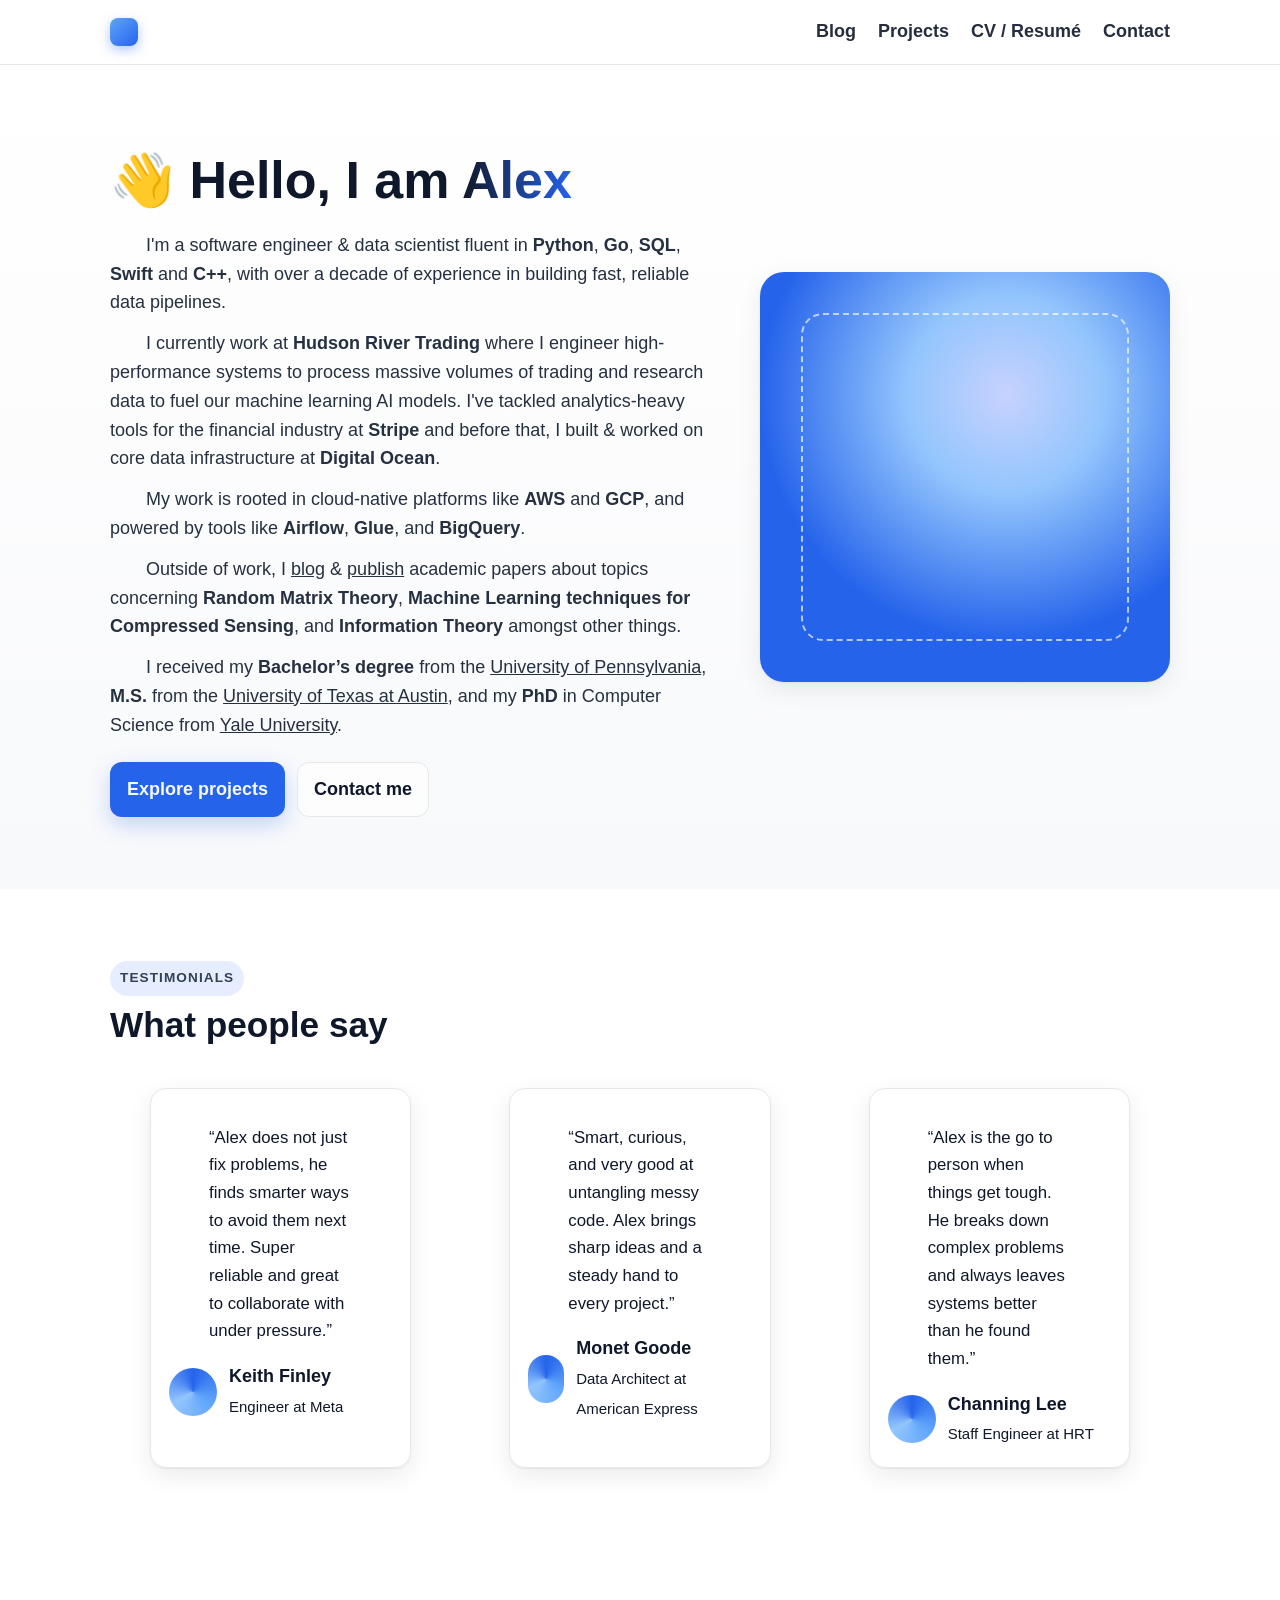
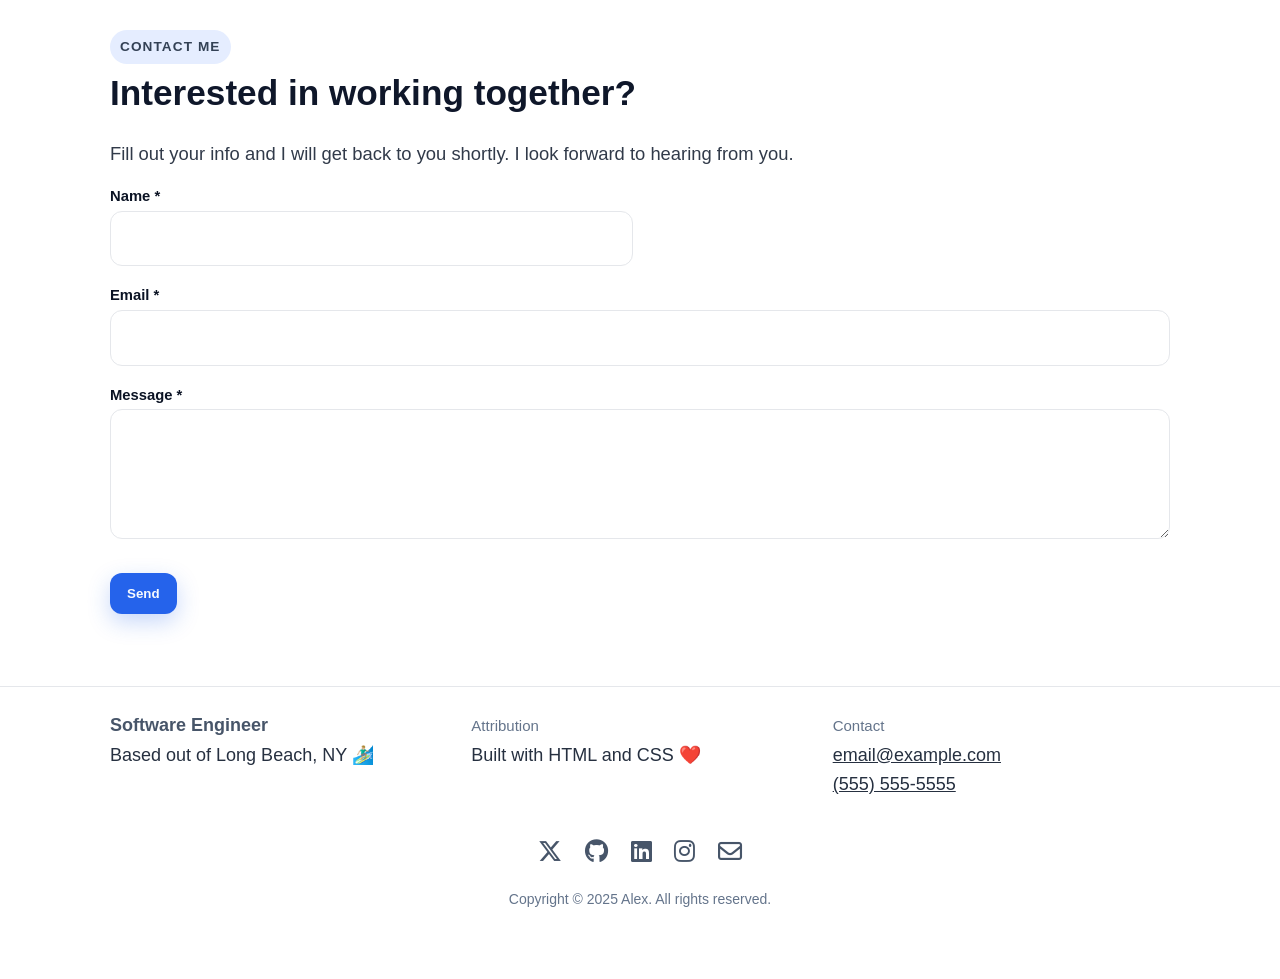
==== index.html @ 9cd6cbfb "First commit" ====
<!DOCTYPE html>
<html lang="en">
  <head>
    <meta charset="utf-8" />
    <meta name="viewport" content="width=device-width, initial-scale=1" />
    <title>Alex · Home</title>
    <meta
      name="description"
      content="Software engineer and data scientist portfolio, blog, projects, CV, and contact."
    />
    <!-- Site styles -->
    <link rel="stylesheet" href="css/style.css" />

        <!-- Favicon on browser tab -->
    <link rel="icon" href="img/logo.ico/apple-icon-120x120.png">

    <!-- Font Awesome (icons) -->
    <link
      rel="stylesheet"
      href="https://cdnjs.cloudflare.com/ajax/libs/font-awesome/6.5.0/css/all.min.css"
      referrerpolicy="no-referrer"
    />  </head>
  <body>
    <a class="sr-only" href="#content">Skip to content</a>

    <!-- ======= Header / Navigation ======= -->
    <header class="site-header">
      <div class="container inner">
        <div class="brand">
          <a href="#home" aria-label="Go to home">
            <span class="logo" aria-hidden="true"></span>
          </a>
        </div>

        <button
          class="menu-toggle"
          type="button"
          aria-expanded="false"
          aria-controls="primary-nav"
          data-menu-toggle
        >
          <span>Menu</span>
        </button>

        <nav id="primary-nav" class="primary" aria-label="Primary">
          <ul class="nav-list">
            <li><a href="#blog">Blog</a></li>
            <li><a href="#projects">Projects</a></li>
            <li><a href="#cv">CV / Resumé</a></li>
            <li><a href="#contact">Contact</a></li>
          </ul>
        </nav>
      </div>
    </header>

    <main id="content">
      <!-- ======= HOME ======= -->
      <section id="home" class="hero">
        <div class="container grid">
          <div>
            <h1 class="title">👋 Hello, I am <span class="name">Alex</span></h1>
            <p class="mono" style="padding-top: 10px">
              I'm a software engineer & data scientist fluent in <b>Python</b>,
              <b>Go</b>, <b>SQL</b>, <b>Swift</b> and <b>C++</b>, with over a
              decade of experience in building fast, reliable data pipelines.
            </p>
            <p class="mono">
              I currently work at <b>Hudson River Trading</b> where I engineer
              high-performance systems to process massive volumes of trading and
              research data to fuel our machine learning AI models. I've tackled
              analytics-heavy tools for the financial industry at
              <b>Stripe</b> and before that, I built & worked on core data
              infrastructure at <b>Digital Ocean</b>.
            </p>
            <p class="mono">
              My work is rooted in cloud-native platforms like <b>AWS</b> and
              <b>GCP</b>, and powered by tools like <b>Airflow</b>, <b>Glue</b>,
              and <b>BigQuery</b>.
            </p>
            <p class="mono">
              Outside of work, I <a href="upenn.edu">blog</a> &
              <a href="upenn.edu">publish</a> academic papers about topics
              concerning <b> Random Matrix Theory</b>,
              <b>Machine Learning techniques for Compressed Sensing</b>, and
              <b>Information Theory</b> amongst other things.
            </p>
            <p class="mono">
              I received my <b>Bachelor’s degree</b> from the
              <a href="upenn.edu">University of Pennsylvania</a>,
              <b>M.S.</b> from the
              <a href="https://www.utexas.edu/">University of Texas at Austin</a
              >, and my <b>PhD</b> in Computer Science from
              <a href="yale.edu">Yale University</a>.
            </p>
            <div class="actions" style="padding-top: 10px">
              <a class="btn primary" href="#projects">Explore projects</a>
              <a class="btn ghost" href="#contact">Contact me</a>
            </div>
          </div>
          <div class="portrait" aria-hidden="true"></div>
        </div>
      </section>

      <!-- ======= TESTIMONIALS ======= -->
      <section class="testimonials">
        <div class="container">
          <span class="eyebrow">Testimonials</span>
          <h2>What people say</h2>
          <div class="grid">
            <figure class="card">
              <blockquote class="quote">
                “Alex does not just fix problems, he finds smarter ways to avoid
                them next time. Super reliable and great to collaborate with
                under pressure.”
              </blockquote>
              <figcaption class="person">
                <span class="avatar" aria-hidden="true"></span>
                <div>
                  <strong>Keith Finley</strong><br /><small
                    >Engineer at Meta</small
                  >
                </div>
              </figcaption>
            </figure>
            <figure class="card">
              <blockquote class="quote">
                “Smart, curious, and very good at untangling messy code. Alex
                brings sharp ideas and a steady hand to every project.”
              </blockquote>
              <figcaption class="person">
                <span class="avatar" aria-hidden="true"></span>
                <div>
                  <strong>Monet Goode</strong><br /><small
                    >Data Architect at American Express</small
                  >
                </div>
              </figcaption>
            </figure>
            <figure class="card">
              <blockquote class="quote">
                “Alex is the go to person when things get tough. He breaks down
                complex problems and always leaves systems better than he found
                them.”
              </blockquote>
              <figcaption class="person">
                <span class="avatar" aria-hidden="true"></span>
                <div>
                  <strong>Channing Lee</strong><br /><small
                    >Staff Engineer at HRT</small
                  >
                </div>
              </figcaption>
            </figure>
          </div>
        </div>
      </section>

      <!-- ======= CONTACT ======= -->
      <section id="contact">
        <div class="container">
          <span class="eyebrow">Contact Me</span>
          <h2>Interested in working together?</h2>
          <p class="lead">
            Fill out your info and I will get back to you shortly. I look
            forward to hearing from you.
          </p>

          <form action="#" method="post" novalidate>
            <div class="grid-2">
              <div>
                <label for="first">Name *</label>
                <input
                  id="first"
                  name="first"
                  type="text"
                  autocomplete="given-name"
                  required
                />
              </div>
            </div>
            <div>
              <label for="email">Email *</label>
              <input
                id="email"
                name="email"
                type="email"
                autocomplete="email"
                required
              />
            </div>
            <div>
              <label for="message">Message *</label>
              <textarea id="message" name="message" required></textarea>
            </div>
            <div class="actions">
              <button class="btn primary" type="submit">Send</button>
            </div>
          </form>
        </div>
      </section>
    </main>

    <!-- ======= Footer ======= -->
    <footer>
      <div class="container footgrid">
        <div>
          <strong>Software Engineer</strong>
          <p>Based out of Long Beach, NY 🏄🏼‍♂️</p>
        </div>
                <div>
          <small>Attribution</small>
          <p>Built with HTML and CSS ❤️</p>
        </div>
        <div>
          <small>Contact</small>
          <p>
            <a href="mailto:email@example.com">email@example.com</a><br />
            <a href="tel:+15555555555">(555) 555-5555</a>
          </p>
        </div>

      </div>

      <!-- Social icons -->
      <div style="margin-top: 20px; text-align: center; font-size: 1.5rem">
        <a href="#" aria-label="Twitter" style="margin: 0 8px"
          ><i class="fa-brands fa-x-twitter"></i
        ></a>
        <a href="#" aria-label="GitHub" style="margin: 0 8px"
          ><i class="fa-brands fa-github"></i
        ></a>
        <a href="#" aria-label="LinkedIn" style="margin: 0 8px"
          ><i class="fa-brands fa-linkedin"></i
        ></a>
        <a href="#" aria-label="Instagram" style="margin: 0 8px"
          ><i class="fa-brands fa-instagram"></i
        ></a>
        <hr="#" aria-label="Envelope" style="margin: 0 8px"
          ><i class="fa-regular fa-envelope"></i>
          </a>
      </div>

      <p class="copyright">Copyright © 2025 Alex. All rights reserved.</p>
    </footer>

    <script>
      // Simple, accessible menu toggle for mobile
      const btn = document.querySelector("[data-menu-toggle]");
      const nav = document.getElementById("primary-nav");
      if (btn && nav) {
        btn.addEventListener("click", () => {
          const open = nav.classList.toggle("open");
          btn.setAttribute("aria-expanded", String(open));
        });
      }
    </script>
  </body>
</html>
---- css/style.css ----
/* ========= Code Blocks — Dracula theme ========= */
:root {
  --dracula-bg: #282a36;
  --dracula-foreground: #f8f8f2;
  --dracula-current-line: #44475a;
  --dracula-comment: #6272a4;
  --dracula-cyan: #8be9fd;
  --dracula-green: #50fa7b;
  --dracula-orange: #ffb86c;
  --dracula-pink: #ff79c6;
  --dracula-purple: #bd93f9;
  --dracula-red: #ff5555;
  --dracula-yellow: #f1fa8c;
}

/* Block code */
pre {
  background: var(--dracula-bg);
  color: var(--dracula-foreground);
  border-radius: 12px;
  border: 1px solid rgba(255, 255, 255, 0.08);
  padding: 14px 16px;
  overflow: auto;
  box-shadow: var(--shadow);
}
pre code {
  font-family: ui-monospace, SFMono-Regular, Menlo, Consolas, monospace;
  font-size: 0.95rem;
  line-height: 1.6;
  display: block;
}

/* Inline code */
:not(pre) > code {
  background: #2b2d3a;
  color: var(--dracula-foreground);
  border: 1px solid rgba(255, 255, 255, 0.08);
  border-radius: 6px;
  padding: 0.12em 0.35em;
  font-family: ui-monospace, SFMono-Regular, Menlo, Consolas, monospace;
}

/* Text selection inside code */
pre ::selection,
code::selection {
  background: var(--dracula-current-line);
  color: var(--dracula-foreground);
}

/* Prism.js-style tokens */
.token.comment,
.token.prolog,
.token.doctype,
.token.cdata {
  color: var(--dracula-comment);
  font-style: italic;
}
.token.punctuation {
  color: var(--dracula-foreground);
  opacity: 0.8;
}
.token.selector,
.token.tag,
.token.keyword,
.token.directive,
.token.atrule {
  color: var(--dracula-pink);
}
.token.function,
.token.method,
.token.class-name,
.token.builtin,
.token.property-access {
  color: var(--dracula-cyan);
}
.token.string,
.token.char,
.token.attr-value {
  color: var(--dracula-green);
}
.token.number,
.token.constant,
.token.symbol,
.token.boolean {
  color: var(--dracula-purple);
}
.token.property,
.token.attr-name,
.token.module,
.token.namespace {
  color: var(--dracula-orange);
}
.token.operator,
.token.entity,
.token.url {
  color: var(--dracula-pink);
}
.token.regex,
.token.important {
  color: var(--dracula-orange);
}
.token.deleted {
  color: var(--dracula-red);
}
pre code.language-plaintext {
  color: var(--dracula-cyan);
}

.mono {
  text-indent: 2em; /* control the indent */
  line-height: 1.6; /* improves readability */
  /* NOTE: intentionally inherit the body font so paragraphs match the H1 (San Francisco on macOS) */
  font-family: inherit;
  font-size: 18px; /* set paragraph font size */
}

.mono2 {
  text-align: center;
  -webkit-box-align: center;
  -ms-flex-align: center;
  align-items: center;
  -ms-grid-row-align: center;
  align-self: center;
  /* intionally left blank for future overrides */
}

.mono2 ul {
  list-style: none;
  padding-left: 0;
}

*,
*::before,
*::after {
  box-sizing: border-box;
}
html:focus-within {
  scroll-behavior: smooth;
}
html,
body {
  height: 100%;
}
body {
  margin: 0;
  /* Use the macOS system UI stack so headers and paragraphs use San Francisco on Mac */
  font-family: -apple-system, BlinkMacSystemFont, "SF Pro Text",
    "SF Pro Display", Segoe UI, Roboto, Helvetica, Arial, "Apple Color Emoji",
    "Segoe UI Emoji", sans-serif;
  line-height: 1.65;
  color: var(--text);
  background: var(--bg);
  font-size: 18px;
}
img,
svg,
video,
canvas {
  max-width: 100%;
  display: block;
  height: auto;
}
a {
  color: inherit;
}

:root {
  --bg: #ffffffa5;
  --surface: #f6f7f9;
  --text: #0f172a;
  --muted: #55607088;
  --border: #e5e7eb;
  --accent: #2563eb; /* blue-600 */
  --accent-ink: #f6fafe;
  --radius: 16px;
  --shadow: 0 1px 2px rgba(0, 0, 0, 0.06), 0 8px 24px rgba(0, 0, 0, 0.08);
  --container: 1100px;
}

.container {
  max-width: var(--container);
  margin-inline: auto;
  padding: 0 20px;
}
.sr-only {
  position: absolute;
  width: 1px;
  height: 1px;
  padding: 0;
  margin: -1px;
  overflow: hidden;
  clip: rect(0, 0, 0, 0);
  white-space: nowrap;
  border: 0;
}

/* ========= Header / Nav ========= */
header.site-header {
  position: sticky;
  top: 0;
  z-index: 50;
  background: rgba(255, 255, 255, 0.8);
  backdrop-filter: saturate(180%) blur(10px);
  border-bottom: 1px solid var(--border);
}
.site-header .inner {
  display: flex;
  align-items: center;
  gap: 16px;
  min-height: 64px;
}
.brand {
  font-weight: 800;
  letter-spacing: 0.2px;
}
.brand a {
  display: flex;
  align-items: center;
  gap: 10px;
  text-decoration: none;
}
.brand .logo {
  width: 28px;
  height: 28px;
  border-radius: 8px;
  background: linear-gradient(135deg, #60a5fa, #2563eb);
  box-shadow: 0 4px 12px rgba(37, 99, 235, 0.35);
}

nav.primary {
  margin-left: auto;
}
.nav-list {
  display: flex;
  gap: 22px;
  list-style: none;
  margin: 0;
  padding: 0;
}
.nav-list a {
  font-weight: 600;
  text-decoration: none;
  opacity: 0.9;
}
.nav-list a:hover {
  opacity: 1;
  color: var(--accent);
}

.menu-toggle {
  display: none;
  border: 1px solid var(--border);
  background: #fff;
  border-radius: 10px;
  padding: 8px 10px;
  box-shadow: var(--shadow);
}

@media (max-width: 820px) {
  nav.primary {
    position: fixed;
    inset: 64px 0 auto 0;
    background: #fff;
    border-bottom: 1px solid var(--border);
    display: none;
  }
  nav.primary.open {
    display: block;
  }
  .nav-list {
    flex-direction: column;
    padding: 18px 20px;
  }
  .menu-toggle {
    display: inline-flex;
    margin-left: auto;
    align-items: center;
    gap: 8px;
  }
}

/* ========= Sections ========= */
section {
  padding: 72px 0;
}
section.compact {
  padding: 36px 0;
}
.eyebrow {
  display: inline-block;
  font-size: 0.85rem;
  font-weight: 700;
  letter-spacing: 0.08em;
  text-transform: uppercase;
  color: #334155;
  background: #e5edff;
  border-radius: 999px;
  padding: 6px 10px;
}
h1 {
  font-size: clamp(2rem, 4vw + 1rem, 3.25rem);
  line-height: 1.15;
  margin: 14px 0 10px;
}
h2 {
  font-size: clamp(1.5rem, 2.5vw + 0.5rem, 2.2rem);
  margin: 0 0 16px;
}
p {
  margin: 0 0 12px;
  color: #263040;
}

.kicker {
  font-weight: 700;
  color: #0b1324;
}
.lead {
  font-size: 1.15rem;
  opacity: 0.95;
}

/* ========= Hero ========= */
.hero {
  background: linear-gradient(180deg, #ffffff 0, #f8f9fb 100%);
}
.hero .grid {
  display: grid;
  grid-template-columns: 1.2fr 0.8fr;
  gap: 36px;
  align-items: center;
}
.hero .title span.name {
  background: linear-gradient(90deg, #111827, #2563eb);
  -webkit-background-clip: text;
  background-clip: text;
  color: transparent;
}

.actions {
  display: flex;
  gap: 12px;
  flex-wrap: wrap;
  margin-top: 10px;
}
.btn {
  display: inline-flex;
  align-items: center;
  gap: 8px;
  padding: 12px 16px;
  border-radius: 12px;
  border: 1px solid var(--border);
  text-decoration: none;
  font-weight: 650;
}
.btn.primary {
  background: var(--accent);
  border-color: transparent;
  color: var(--accent-ink);
  box-shadow: 0 8px 22px rgba(37, 99, 235, 0.25);
}
.btn.ghost {
  background: #ffffffa7;
}

.portrait {
  aspect-ratio: 1/1;
  border-radius: 24px;
  background: radial-gradient(
    60% 60% at 60% 30%,
    #c7d2fe 0,
    #93c5fd 40%,
    #2563eb 100%
  );
  position: relative;
  box-shadow: var(--shadow);
}
.portrait::after {
  content: "";
  position: absolute;
  inset: 10%;
  border: 2px dashed rgba(255, 255, 255, 0.65);
  border-radius: 22px;
}

@media (max-width: 920px) {
  .hero .grid {
    grid-template-columns: 1fr;
  }
  .portrait {
    order: -1;
  }
}

/* ========= Logos line ========= */
.employers {
  display: flex;
  flex-wrap: wrap;
  gap: 18px;
  align-items: center;
  color: #475569;
}
.employers a {
  color: #334155;
}

/* ========= Testimonials ========= */
.testimonials .grid {
  display: grid;
  grid-template-columns: repeat(3, 1fr);
  gap: 18px;
}
.card {
  background: #ffffffa7;
  border: 1px solid var(--border);
  border-radius: var(--radius);
  box-shadow: var(--shadow);
  padding: 18px;
}
.quote {
  font-size: 1.05rem;
}
.person {
  display: flex;
  gap: 12px;
  align-items: center;
  margin-top: 12px;
}
.avatar {
  width: 48px;
  height: 48px;
  border-radius: 999px;
  background: conic-gradient(from 0deg, #2563eb, #60a5fa, #93c5fd, #2563eb);
}

@media (max-width: 920px) {
  .testimonials .grid {
    grid-template-columns: 1fr;
  }
}

/* ========= Contact ========= */
form {
  display: grid;
  gap: 14px;
}
.grid-2 {
  display: grid;
  gap: 14px;
  grid-template-columns: 1fr 1fr;
}
label {
  font-size: 0.925rem;
  font-weight: 600;
  color: #0b1324;
}
input,
textarea {
  width: 100%;
  border: 1px solid var(--border);
  border-radius: 12px;
  padding: 12px 14px;
  font: inherit;
  background: #ffffffa7;
}
textarea {
  min-height: 130px;
  resize: vertical;
}

@media (max-width: 720px) {
  .grid-2 {
    grid-template-columns: 1fr;
  }
}

/* ========= Footer ========= */
footer {
  border-top: 1px solid var(--border);
  padding: 24px 0 56px;
  color: #475569;
  background: #ffffffa7;
}
.footgrid {
  display: grid;
  gap: 24px;
  grid-template-columns: 1fr 1fr 1fr;
}
.footgrid small {
  color: #64748b;
}

/* bottom centered copyright line */
footer .copyright {
  margin-top: 16px;
  text-align: center;
  font-size: 0.875rem;
  color: #64748b;
}

@media (max-width: 900px) {
  .footgrid {
    grid-template-columns: 1fr;
  }
}

/* ========= Optional: code-specific font (use this class when needed) ========= */
.code-font {
  font-family: ui-monospace, SFMono-Regular, Menlo, Consolas, monospace;
}
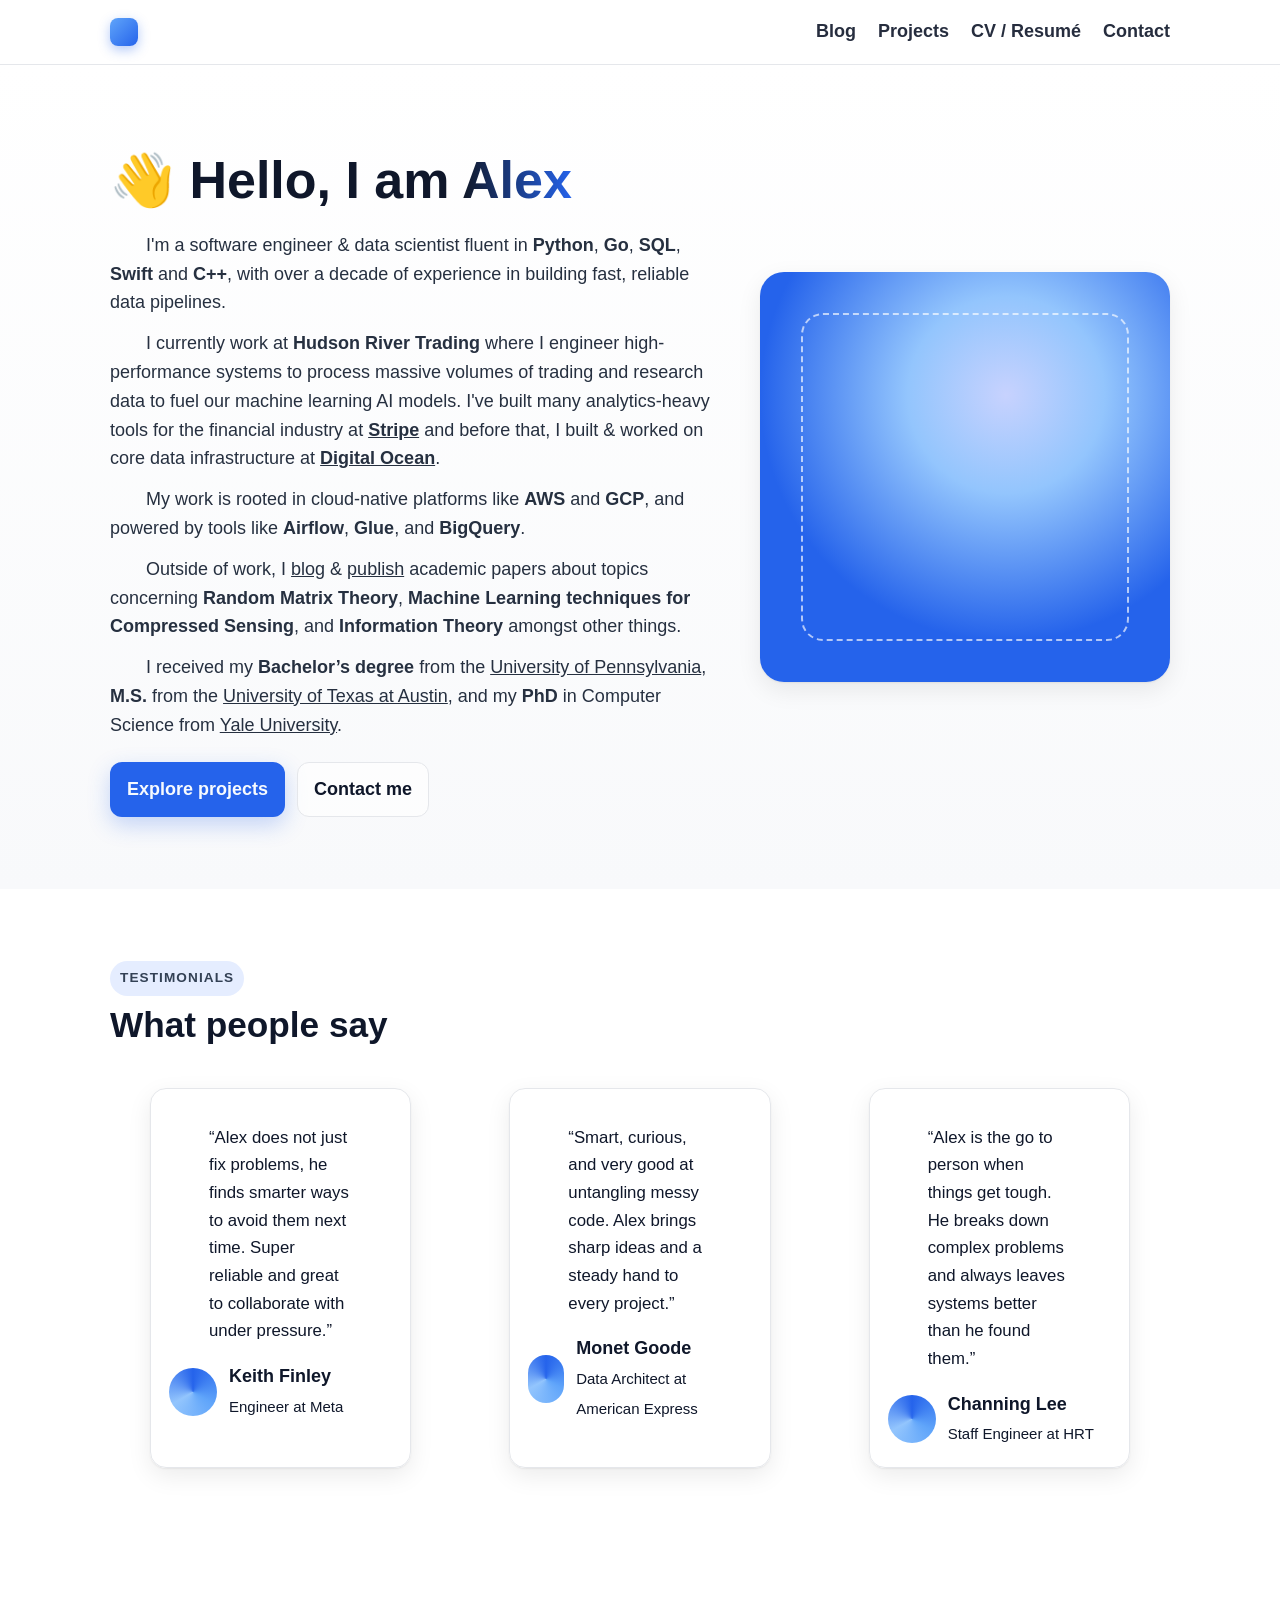
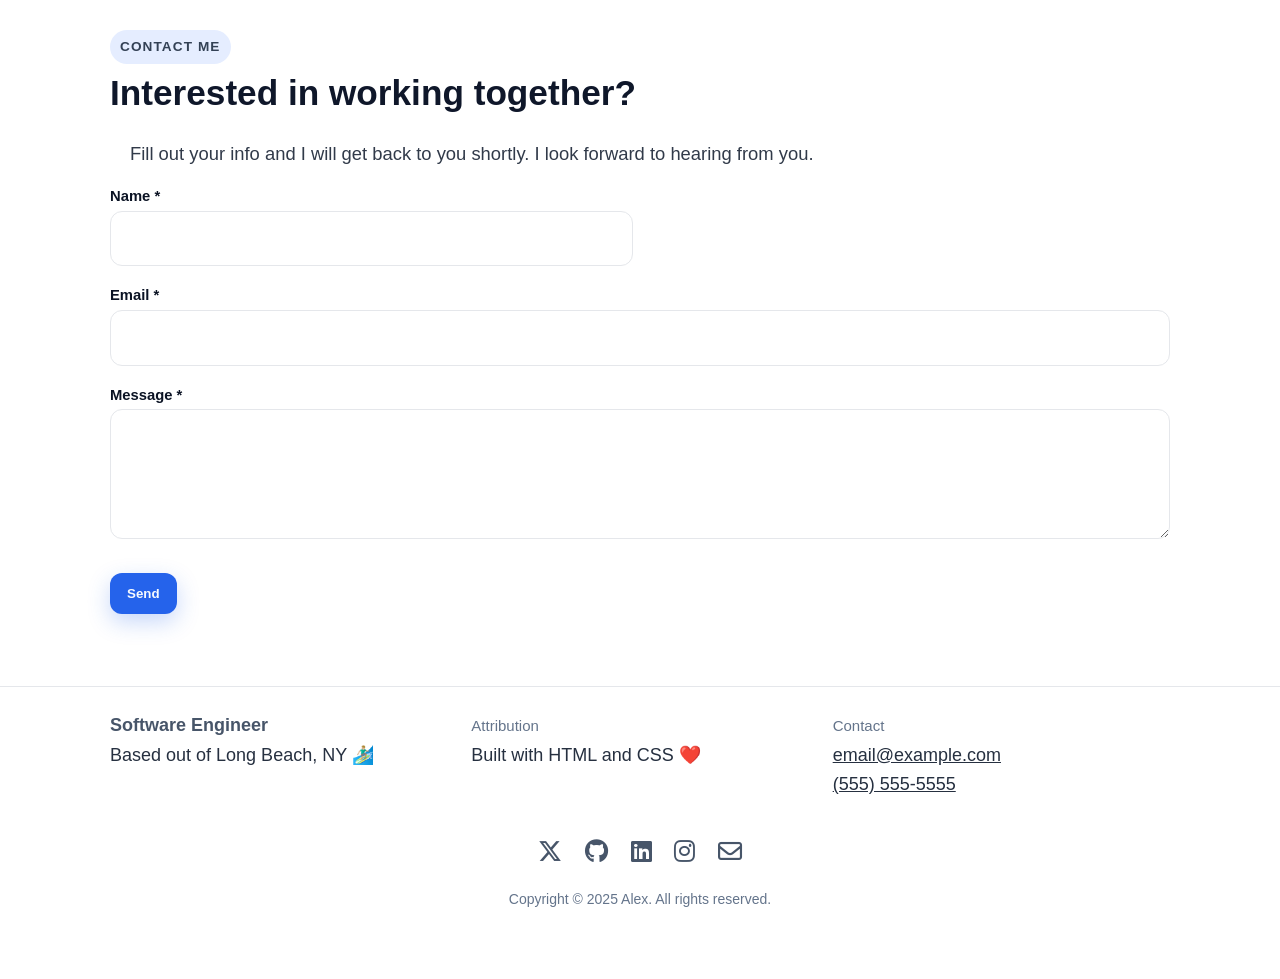
==== commit 71954681: "Update site" ====
--- a/index.html
+++ b/index.html
@@ -45,7 +45,7 @@
         <nav id="primary-nav" class="primary" aria-label="Primary">
           <ul class="nav-list">
             <li><a href="#blog">Blog</a></li>
-            <li><a href="#projects">Projects</a></li>
+            <li><a href="/projects">Projects</a></li>
             <li><a href="#cv">CV / Resumé</a></li>
             <li><a href="#contact">Contact</a></li>
           </ul>
@@ -67,10 +67,10 @@
             <p class="mono">
               I currently work at <b>Hudson River Trading</b> where I engineer
               high-performance systems to process massive volumes of trading and
-              research data to fuel our machine learning AI models. I've tackled
+              research data to fuel our machine learning AI models. I've built  many
               analytics-heavy tools for the financial industry at
-              <b>Stripe</b> and before that, I built & worked on core data
-              infrastructure at <b>Digital Ocean</b>.
+              <b><a href="https://www.stripe.com">Stripe</a></b> and before that, I built & worked on core data
+              infrastructure at <b><a href="https://www.digitalocean.com">Digital Ocean</a></b>.
             </p>
             <p class="mono">
               My work is rooted in cloud-native platforms like <b>AWS</b> and
@@ -78,19 +78,19 @@
               and <b>BigQuery</b>.
             </p>
             <p class="mono">
-              Outside of work, I <a href="upenn.edu">blog</a> &
-              <a href="upenn.edu">publish</a> academic papers about topics
+              Outside of work, I <a href="https://www.upenn.edu">blog</a> &
+              <a href="https://www.upenn.edu">publish</a> academic papers about topics
               concerning <b> Random Matrix Theory</b>,
               <b>Machine Learning techniques for Compressed Sensing</b>, and
               <b>Information Theory</b> amongst other things.
             </p>
             <p class="mono">
               I received my <b>Bachelor’s degree</b> from the
-              <a href="upenn.edu">University of Pennsylvania</a>,
+              <a href="https://www.upenn.edu">University of Pennsylvania</a>,
               <b>M.S.</b> from the
               <a href="https://www.utexas.edu/">University of Texas at Austin</a
               >, and my <b>PhD</b> in Computer Science from
-              <a href="yale.edu">Yale University</a>.
+              <a href="https://www.yale.edu">Yale University</a>.
             </p>
             <div class="actions" style="padding-top: 10px">
               <a class="btn primary" href="#projects">Explore projects</a>
--- a/css/style.css
+++ b/css/style.css
@@ -316,6 +316,10 @@
   color: #0b1324;
 }
 .lead {
+  width: 100%;
+  max-width: 740px;
+  padding-left: 20px;
+  padding-right: 20px;
   font-size: 1.15rem;
   opacity: 0.95;
 }
